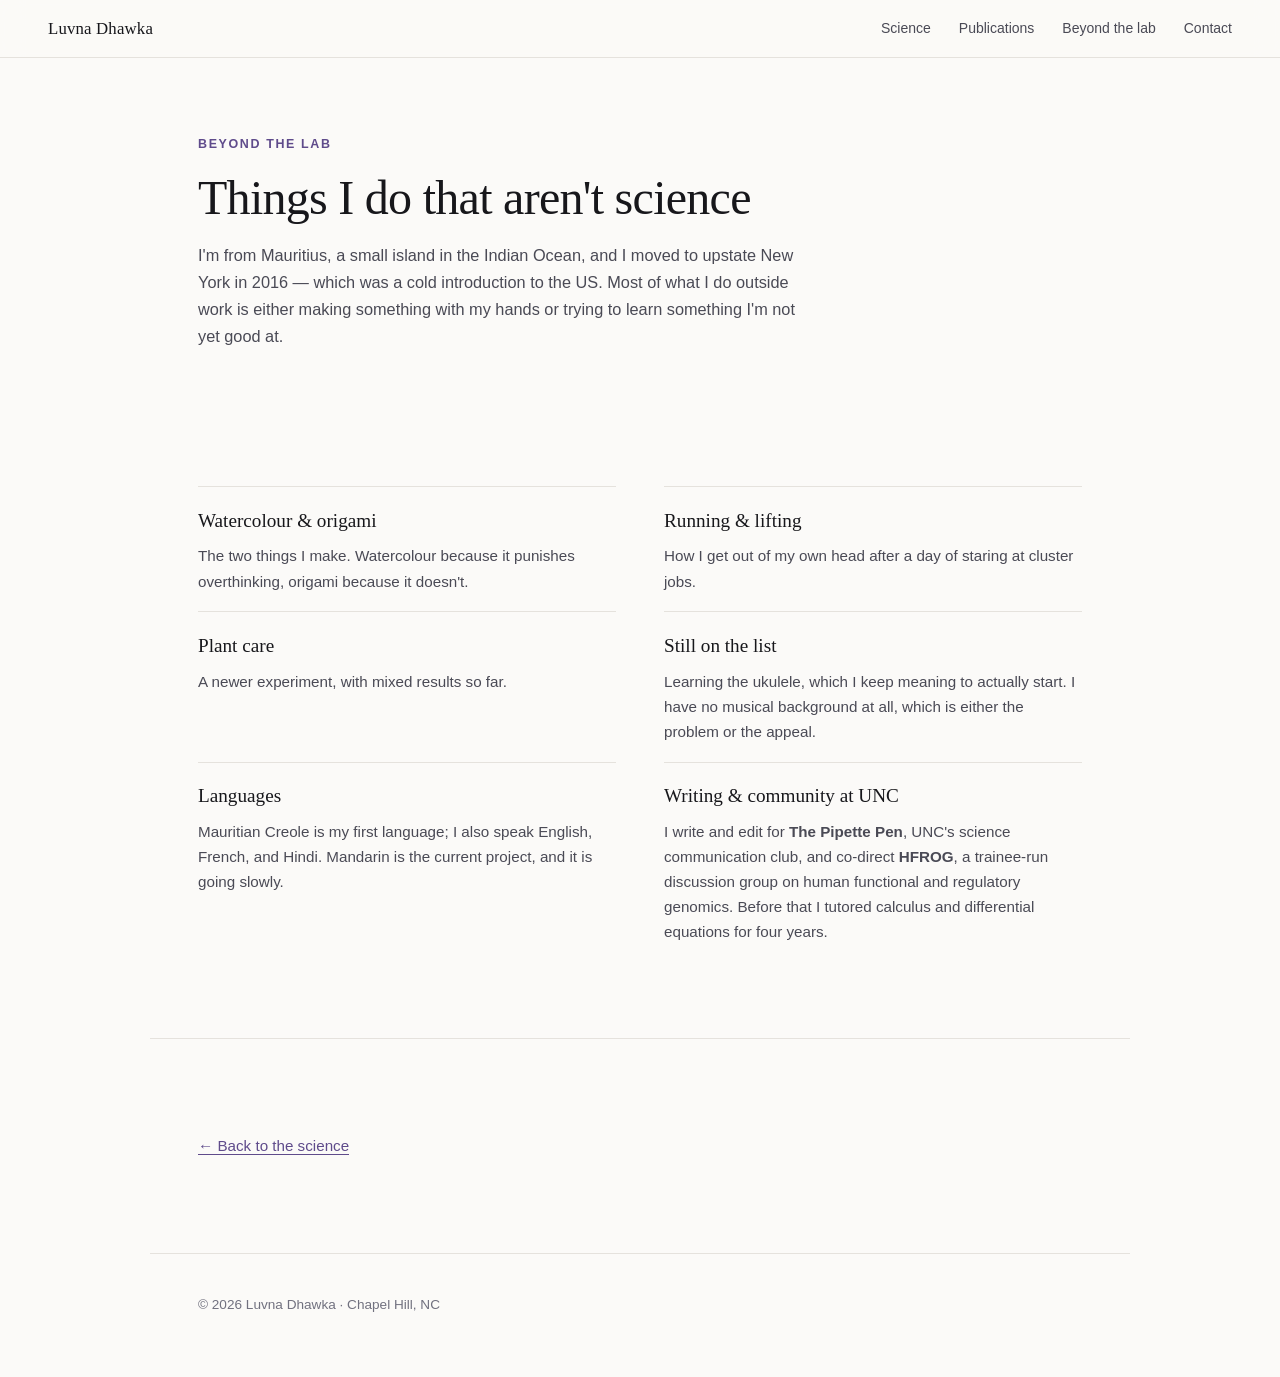
==== beyond.html @ a24f24c3 "Personal website" ====
<!DOCTYPE html>
<html lang="en">
<head>
<meta charset="utf-8">
<meta name="viewport" content="width=device-width, initial-scale=1">
<title>Beyond the lab — Luvna Dhawka</title>
<meta name="description" content="Watercolour, origami, running, languages, and science writing — Luvna Dhawka outside the lab.">
<link rel="stylesheet" href="style.css">
<link rel="icon" href="data:image/svg+xml,<svg xmlns='http://www.w3.org/2000/svg' viewBox='0 0 100 100'><text y='.9em' font-size='90'>🧠</text></svg>">
</head>
<body>

<a class="skip-link" href="#main">Skip to content</a>

<header class="site-header">
  <a class="wordmark" href="index.html">Luvna&nbsp;Dhawka</a>
  <nav aria-label="Primary">
    <ul>
      <li><a href="index.html#research">Science</a></li>
      <li><a href="index.html#publications">Publications</a></li>
      <li><a href="beyond.html" aria-current="page">Beyond the lab</a></li>
      <li><a href="index.html#contact">Contact</a></li>
    </ul>
  </nav>
</header>

<main id="main">

  <section class="section page-head">
    <h2 class="section-title">Beyond the lab</h2>
    <h1 class="page-title">Things I do that aren't science</h1>
    <p class="section-intro">
      I'm from Mauritius, a small island in the Indian Ocean, and I moved to upstate
      New York in 2016 — which was a cold introduction to the US. Most of what I do
      outside work is either making something with my hands or trying to learn
      something I'm not yet good at.
    </p>
  </section>

  <section class="section">
    <div class="pursuits">

      <article class="pursuit">
        <h3>Watercolour &amp; origami</h3>
        <p>
          The two things I make. Watercolour because it punishes overthinking, origami
          because it doesn't.
        </p>
      </article>

      <article class="pursuit">
        <h3>Running &amp; lifting</h3>
        <p>
          How I get out of my own head after a day of staring at cluster jobs.
        </p>
      </article>

      <article class="pursuit">
        <h3>Plant care</h3>
        <p>
          A newer experiment, with mixed results so far.
        </p>
      </article>

      <article class="pursuit">
        <h3>Still on the list</h3>
        <p>
          Learning the ukulele, which I keep meaning to actually start. I have no musical
          background at all, which is either the problem or the appeal.
        </p>
      </article>

      <article class="pursuit">
        <h3>Languages</h3>
        <p>
          Mauritian Creole is my first language; I also speak English, French, and Hindi.
          Mandarin is the current project, and it is going slowly.
        </p>
      </article>

      <article class="pursuit">
        <h3>Writing &amp; community at UNC</h3>
        <p>
          I write and edit for <strong>The Pipette Pen</strong>, UNC's science communication
          club, and co-direct <strong>HFROG</strong>, a trainee-run discussion group on
          human functional and regulatory genomics. Before that I tutored calculus and
          differential equations for four years.
        </p>
      </article>

    </div>
  </section>


  <section class="section">
    <p><a class="more-link" href="index.html"><span aria-hidden="true">← </span>Back to the science</a></p>
  </section>

</main>

<footer class="site-footer">
  <p>© <span id="year">2026</span> Luvna Dhawka · Chapel Hill, NC</p>
</footer>

<script>document.getElementById('year').textContent = new Date().getFullYear();</script>
</body>
</html>
---- style.css ----
/* ============================================================
   Luvna Dhawka — personal site
   Palette nods to the violet/blue of the original 2024 site,
   but light, quiet, and print-adjacent.
   ============================================================ */

:root {
  --bg:        #fbfaf8;
  --surface:   #ffffff;
  --ink:       #17171b;
  --ink-soft:  #4a4a55;
  --muted:     #71717f;
  --rule:      #e5e2dd;
  --accent:    #5f4b8b;
  --accent-2:  #8a76c0;
  --accent-bg: #f2eefa;

  --serif: "Iowan Old Style", "Palatino Linotype", Palatino, Georgia, "Times New Roman", serif;
  --sans:  -apple-system, BlinkMacSystemFont, "Segoe UI", Inter, Helvetica, Arial, sans-serif;

  --measure: 68ch;
  --page: 980px;
}

@media (prefers-color-scheme: dark) {
  :root {
    --bg:        #131317;
    --surface:   #1a1a20;
    --ink:       #ecebef;
    --ink-soft:  #c2c1cb;
    --muted:     #8d8d9c;
    --rule:      #2c2c36;
    --accent:    #b3a1e6;
    --accent-2:  #cabdf2;
    --accent-bg: #221f2e;
  }
}

* { box-sizing: border-box; }

html { scroll-behavior: smooth; scroll-padding-top: 5rem; }

body {
  margin: 0;
  background: var(--bg);
  color: var(--ink);
  font-family: var(--sans);
  font-size: 17px;
  line-height: 1.65;
  -webkit-font-smoothing: antialiased;
}

a { color: var(--accent); text-decoration-thickness: 1px; text-underline-offset: 2px; }
a:hover { color: var(--ink); }

strong { font-weight: 650; }
.muted { color: var(--muted); }

.skip-link {
  position: absolute; left: -9999px;
  background: var(--accent); color: #fff; padding: .6rem 1rem; z-index: 100;
}
.skip-link:focus { left: 1rem; top: 1rem; }

/* ── header ───────────────────────────────────────────────── */

.site-header {
  position: sticky; top: 0; z-index: 20;
  display: flex; align-items: center; justify-content: space-between;
  gap: 1.5rem;
  padding: .9rem clamp(1.25rem, 5vw, 3rem);
  background: color-mix(in srgb, var(--bg) 88%, transparent);
  backdrop-filter: saturate(180%) blur(12px);
  border-bottom: 1px solid var(--rule);
}

.wordmark {
  font-family: var(--serif);
  font-size: 1.05rem;
  letter-spacing: .01em;
  color: var(--ink);
  text-decoration: none;
}

.site-header nav ul {
  display: flex; gap: clamp(.9rem, 2.5vw, 1.75rem);
  list-style: none; margin: 0; padding: 0;
}
.site-header nav a {
  font-size: .875rem;
  color: var(--ink-soft);
  text-decoration: none;
  padding-bottom: 2px;
  border-bottom: 1.5px solid transparent;
}
.site-header nav a:hover { color: var(--accent); border-bottom-color: var(--accent); }

/* ── hero ─────────────────────────────────────────────────── */

.hero { position: relative; overflow: hidden; border-bottom: 1px solid var(--rule); }

#cell-net {
  position: absolute; inset: 0;
  width: 100%; height: 100%;
  pointer-events: none;
  /* Gentle fade over the text column only — cells stay full strength around
     the edges, so density can stay high without fighting the copy. */
  -webkit-mask-image: radial-gradient(ellipse 52% 58% at 46% 50%,
                        rgba(0,0,0,.18) 0%, rgba(0,0,0,.55) 55%, #000 100%);
          mask-image: radial-gradient(ellipse 52% 58% at 46% 50%,
                        rgba(0,0,0,.18) 0%, rgba(0,0,0,.55) 55%, #000 100%);
  /* Opacity is controlled inside cells.js via `presence`, not here — setting it
     twice just double-dims the layer. */
}

.hero-inner {
  position: relative;
  max-width: var(--page);
  margin: 0 auto;
  padding: clamp(3rem, 9vw, 6rem) clamp(1.25rem, 5vw, 3rem);
  display: grid;
  grid-template-columns: 168px 1fr;
  gap: clamp(1.75rem, 5vw, 3.25rem);
  align-items: start;
}

.portrait img,
.portrait-placeholder {
  width: 168px; height: 168px;
  border-radius: 50%;
  object-fit: cover;
  display: grid; place-items: center;
}
.portrait-placeholder {
  background: var(--accent-bg);
  color: var(--accent);
  font-family: var(--serif);
  font-size: 3rem;
  letter-spacing: .04em;
  border: 1px solid var(--rule);
}

.eyebrow {
  margin: 0 0 .5rem;
  font-size: .95rem;
  color: var(--accent);
  letter-spacing: .02em;
}

.hero h1 {
  font-family: var(--serif);
  font-weight: 400;
  font-size: clamp(1.85rem, 4.4vw, 2.9rem);
  line-height: 1.15;
  letter-spacing: -0.015em;
  margin: 0 0 1.1rem;
  max-width: 20ch;
}

.lede {
  margin: 0 0 1.6rem;
  max-width: var(--measure);
  font-size: 1.05rem;
  color: var(--ink-soft);
}

.hero-links { display: flex; flex-wrap: wrap; gap: .6rem; list-style: none; margin: 0; padding: 0; }

.btn {
  display: inline-block;
  padding: .5rem 1rem;
  border: 1px solid var(--rule);
  border-radius: 999px;
  background: var(--surface);
  color: var(--ink-soft);
  font-size: .875rem;
  text-decoration: none;
  transition: border-color .15s, color .15s;
}
.btn:hover { border-color: var(--accent); color: var(--accent); }
.btn-primary { background: var(--accent); border-color: var(--accent); color: #fff; }
.btn-primary:hover { background: var(--ink); border-color: var(--ink); color: var(--bg); }

/* In dark mode the accent is a pale lavender, so white-on-accent would drop to
   roughly 1.9:1. Flip the label to the dark ink instead. */
@media (prefers-color-scheme: dark) {
  .btn-primary { color: #17171b; }
  .btn-primary:hover { background: var(--ink); border-color: var(--ink); color: #17171b; }
}

/* ── sections ─────────────────────────────────────────────── */

.section {
  max-width: var(--page);
  margin: 0 auto;
  padding: clamp(3rem, 7vw, 4.75rem) clamp(1.25rem, 5vw, 3rem);
  border-bottom: 1px solid var(--rule);
}
.section:last-of-type { border-bottom: 0; }

.section-title {
  font-family: var(--sans);
  font-size: .78rem;
  font-weight: 600;
  letter-spacing: .13em;
  text-transform: uppercase;
  color: var(--accent);
  margin: 0 0 1.1rem;
}

.section-intro {
  max-width: var(--measure);
  margin: 0 0 2.25rem;
  font-size: 1.02rem;
  color: var(--ink-soft);
}

/* ── publications ─────────────────────────────────────────── */

.pub-group {
  font-family: var(--sans);
  font-size: .75rem;
  font-weight: 600;
  letter-spacing: .1em;
  text-transform: uppercase;
  color: var(--muted);
  margin: 2rem 0 .85rem;
  padding-bottom: .4rem;
  border-bottom: 1px solid var(--rule);
}
.pub-group:first-of-type { margin-top: 0; }

.pubs { margin: 0; padding-left: 1.4rem; }
.pubs li {
  margin-bottom: 1.05rem;
  padding-left: .35rem;
  font-size: .95rem;
  color: var(--ink-soft);
  max-width: 78ch;
}
.pubs li::marker { color: var(--muted); font-size: .85em; }
.pubs em { color: var(--ink); }
.me { color: var(--ink); font-weight: 650; }

/* ── beyond / contact ─────────────────────────────────────── */

.two-col {
  display: grid;
  grid-template-columns: repeat(auto-fit, minmax(280px, 1fr));
  gap: clamp(1.5rem, 4vw, 3rem);
}
.two-col h3 {
  font-family: var(--serif);
  font-weight: 400;
  font-size: 1.2rem;
  margin: 0 0 .6rem;
}
.two-col p { margin: 0 0 .9rem; color: var(--ink-soft); max-width: 54ch; }

.contact-list {
  display: flex; flex-wrap: wrap; gap: .5rem 1.75rem;
  list-style: none; margin: 0; padding: 0;
  font-size: 1rem;
}

/* ── availability note (hero, optional) ───────────────────── */

.availability {
  margin: 0 0 1.5rem;
  padding: .7rem 1rem;
  border-left: 2px solid var(--accent);
  background: var(--accent-bg);
  border-radius: 0 6px 6px 0;
  font-size: .95rem;
  color: var(--ink-soft);
  max-width: 56ch;
}

/* ── prose (science section) ───────────────────────────────── */

.prose { max-width: 68ch; }

.prose p {
  margin: 0 0 1.15rem;
  font-size: 1.05rem;
  line-height: 1.72;
  color: var(--ink-soft);
}
.prose p:last-child { margin-bottom: 0; }
.prose a { color: var(--accent); }
.prose a:hover { color: var(--ink); }

/* ── beyond-the-lab page ──────────────────────────────────── */

.pursuits {
  display: grid;
  grid-template-columns: repeat(auto-fit, minmax(280px, 1fr));
  gap: 0 clamp(1.5rem, 4vw, 3rem);
}

.pursuit {
  padding: 1.1rem 0;
  border-top: 1px solid var(--rule);
}

.pursuit h3 {
  font-family: var(--serif);
  font-weight: 400;
  font-size: 1.2rem;
  margin: 0 0 .45rem;
}

.pursuit p {
  margin: 0;
  font-size: .95rem;
  color: var(--ink-soft);
  max-width: 52ch;
}

/* ── hobby page ───────────────────────────────────────────── */

.more-link { font-size: .95rem; text-decoration: none; border-bottom: 1px solid currentColor; }
.more-link:hover { border-bottom-color: transparent; }

.page-head { padding-bottom: 1.5rem; border-bottom: 0; }

.page-title {
  font-family: var(--serif);
  font-weight: 400;
  font-size: clamp(2rem, 5vw, 3rem);
  line-height: 1.1;
  letter-spacing: -0.015em;
  margin: 0 0 1.1rem;
}

.gallery {
  display: grid;
  grid-template-columns: repeat(auto-fill, minmax(240px, 1fr));
  gap: 1.25rem;
}

.shot { margin: 0; }

.shot img {
  width: 100%;
  aspect-ratio: 1 / 1;
  object-fit: cover;
  border-radius: 8px;
  background: var(--accent-bg);
  border: 1px solid var(--rule);
  display: block;
  transition: transform .2s;
}
.shot img:hover { transform: scale(1.015); }

.shot figcaption {
  margin-top: .55rem;
  font-size: .85rem;
  line-height: 1.5;
  color: var(--muted);
}

/* ── footer ───────────────────────────────────────────────── */

.site-footer {
  max-width: var(--page);
  margin: 0 auto;
  padding: 2.5rem clamp(1.25rem, 5vw, 3rem) 3.5rem;
  border-top: 1px solid var(--rule);
  color: var(--muted);
  font-size: .85rem;
}
.site-footer p { margin: 0 0 .3rem; }
.colophon { font-style: italic; }

/* ── responsive ───────────────────────────────────────────── */

@media (max-width: 640px) {
  .hero-inner { grid-template-columns: 1fr; }
  .portrait img, .portrait-placeholder { width: 120px; height: 120px; font-size: 2.2rem; }
  .site-header { flex-direction: column; align-items: flex-start; gap: .6rem; }
  html { scroll-padding-top: 7.5rem; }
}

@media (prefers-reduced-motion: reduce) {
  html { scroll-behavior: auto; }
  /* The canvas stays visible: cells.js detects reduced-motion itself and paints
     a single static frame rather than animating. Hiding it here would throw
     away the artwork instead of just the movement. */
  .shot img:hover { transform: none; }
}
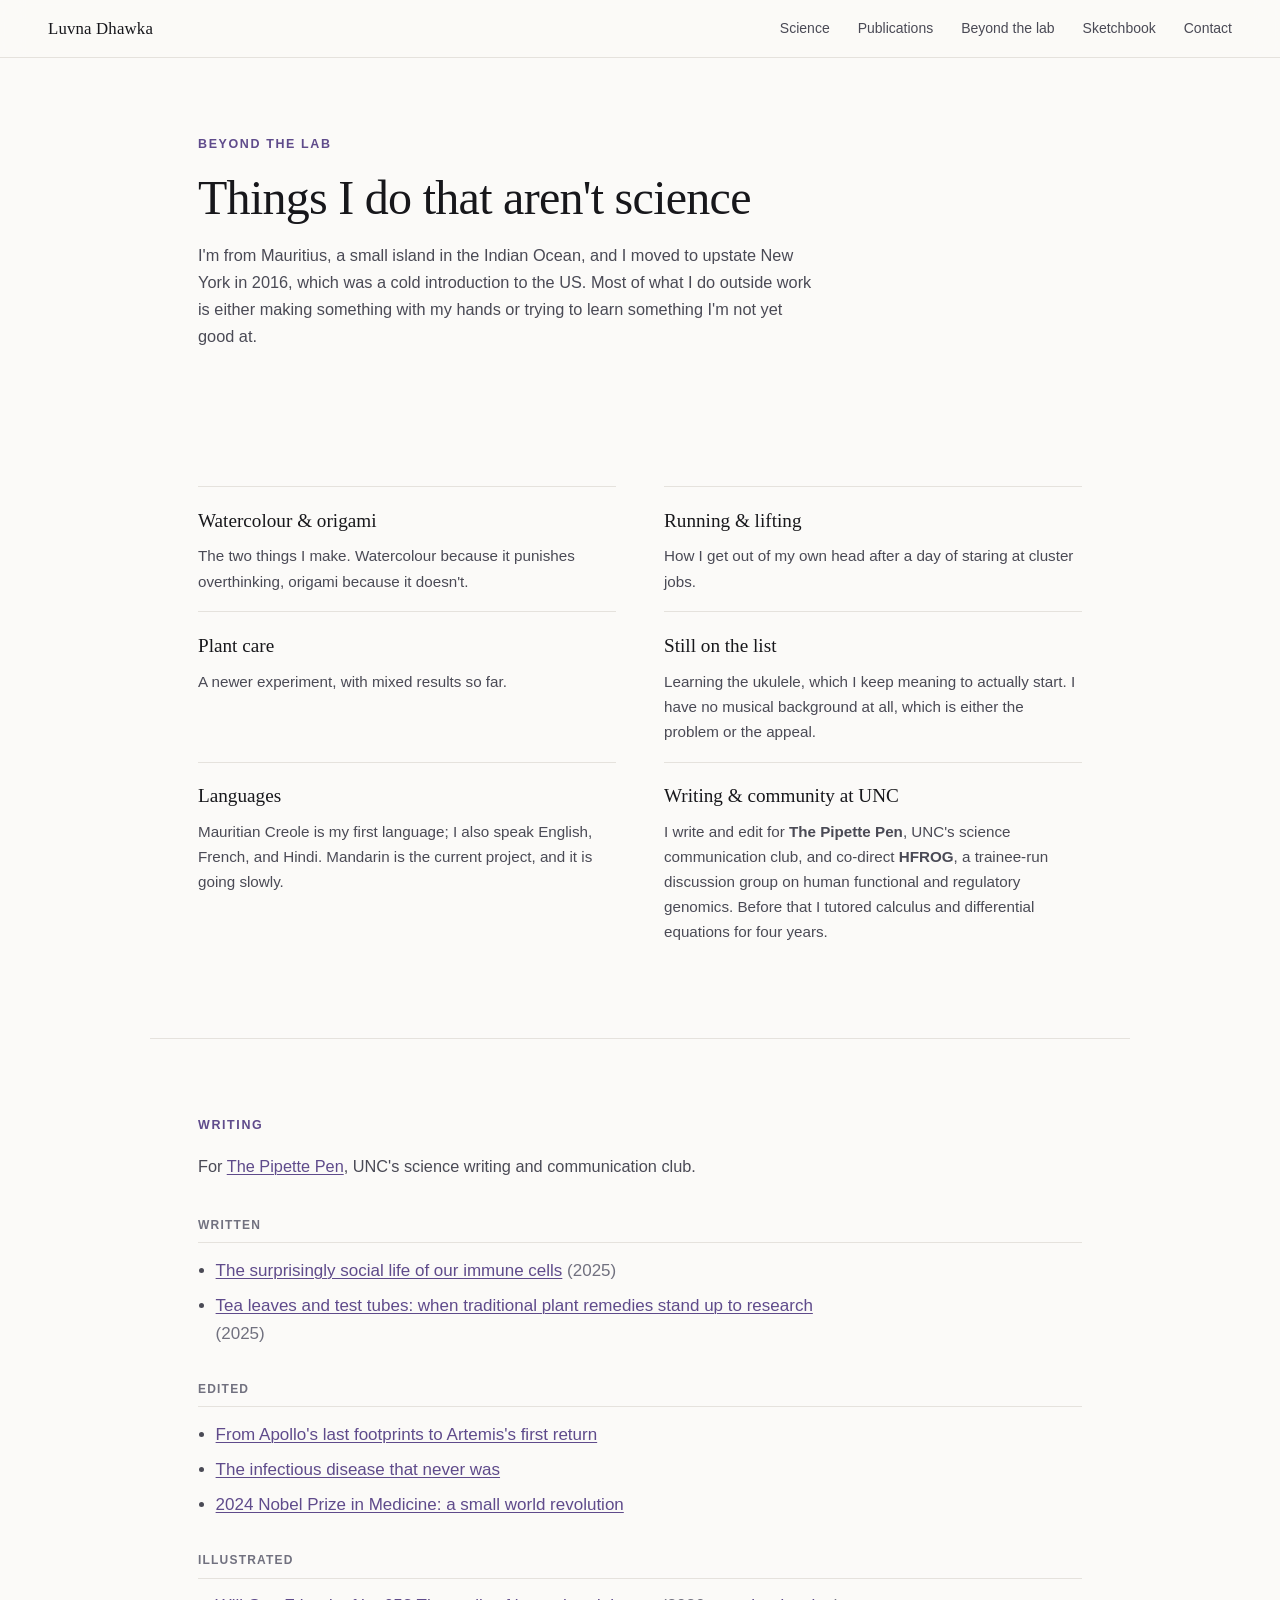
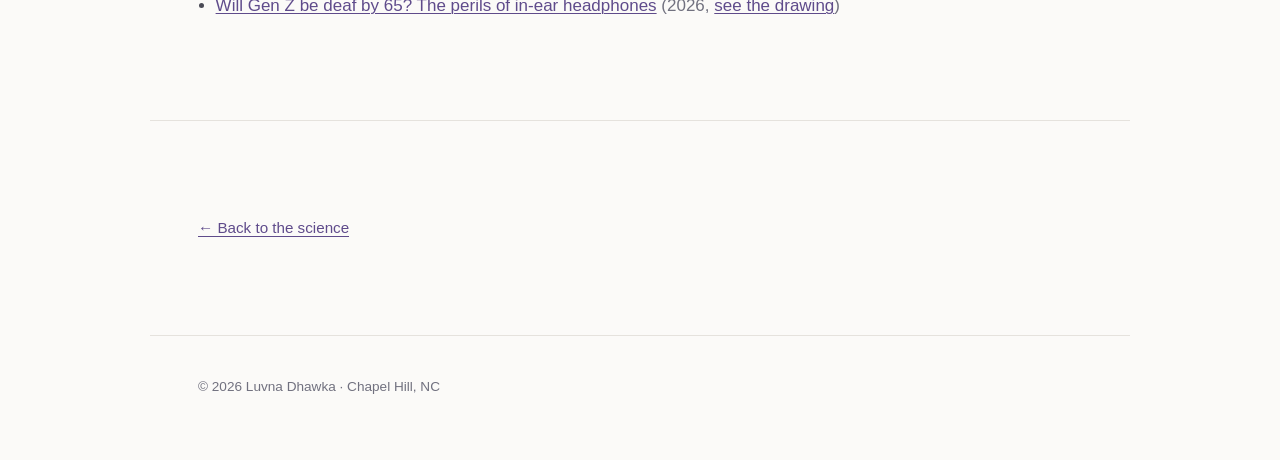
==== commit 947d5510: "Add sketchbook, writing list, highlights and paper figures New header photo with icon links; researc" ====
--- a/beyond.html
+++ b/beyond.html
@@ -3,8 +3,8 @@
 <head>
 <meta charset="utf-8">
 <meta name="viewport" content="width=device-width, initial-scale=1">
-<title>Beyond the lab — Luvna Dhawka</title>
-<meta name="description" content="Watercolour, origami, running, languages, and science writing — Luvna Dhawka outside the lab.">
+<title>Beyond the lab | Luvna Dhawka</title>
+<meta name="description" content="Watercolour, origami, running, languages, and science writing: Luvna Dhawka outside the lab.">
 <link rel="stylesheet" href="style.css">
 <link rel="icon" href="data:image/svg+xml,<svg xmlns='http://www.w3.org/2000/svg' viewBox='0 0 100 100'><text y='.9em' font-size='90'>🧠</text></svg>">
 </head>
@@ -19,6 +19,7 @@
       <li><a href="index.html#research">Science</a></li>
       <li><a href="index.html#publications">Publications</a></li>
       <li><a href="beyond.html" aria-current="page">Beyond the lab</a></li>
+      <li><a href="sketchbook.html">Sketchbook</a></li>
       <li><a href="index.html#contact">Contact</a></li>
     </ul>
   </nav>
@@ -31,7 +32,7 @@
     <h1 class="page-title">Things I do that aren't science</h1>
     <p class="section-intro">
       I'm from Mauritius, a small island in the Indian Ocean, and I moved to upstate
-      New York in 2016 — which was a cold introduction to the US. Most of what I do
+      New York in 2016, which was a cold introduction to the US. Most of what I do
       outside work is either making something with my hands or trying to learn
       something I'm not yet good at.
     </p>
@@ -92,6 +93,30 @@
   </section>
 
 
+
+  <section class="section" id="writing">
+    <h2 class="section-title">Writing</h2>
+    <p class="section-intro">For <a href="https://www.thepipettepen.com/" target="_blank" rel="noopener">The Pipette Pen</a>, UNC's science writing and communication club.</p>
+
+    <h3 class="pub-group">Written</h3>
+    <ul class="writing-list">
+      <li><a href="https://www.thepipettepen.com/the-surprisingly-social-life-of-our-immune-cells/" target="_blank" rel="noopener">The surprisingly social life of our immune cells</a> <span class="muted">(2025)</span></li>
+      <li><a href="https://www.thepipettepen.com/tea-leaves-and-test-tubes-when-traditional-plant-remedies-stand-up-to-research/" target="_blank" rel="noopener">Tea leaves and test tubes: when traditional plant remedies stand up to research</a> <span class="muted">(2025)</span></li>
+    </ul>
+
+    <h3 class="pub-group">Edited</h3>
+    <ul class="writing-list">
+      <li><a href="https://www.thepipettepen.com/from-apollos-last-footprints-to-artemiss-first-return/" target="_blank" rel="noopener">From Apollo's last footprints to Artemis's first return</a></li>
+      <li><a href="https://www.thepipettepen.com/the-infectious-disease-that-never-was/" target="_blank" rel="noopener">The infectious disease that never was</a></li>
+      <li><a href="https://www.thepipettepen.com/2024-nobel-prize-in-medicine-a-small-world-revolution/" target="_blank" rel="noopener">2024 Nobel Prize in Medicine: a small world revolution</a></li>
+    </ul>
+
+    <h3 class="pub-group">Illustrated</h3>
+    <ul class="writing-list">
+      <li><a href="https://www.thepipettepen.com/will-gen-z-be-deaf-by-65-the-perils-of-in-ear-headphones/" target="_blank" rel="noopener">Will Gen Z be deaf by 65? The perils of in-ear headphones</a> <span class="muted">(2026, <a href="sketchbook.html">see the drawing</a>)</span></li>
+    </ul>
+  </section>
+
   <section class="section">
     <p><a class="more-link" href="index.html"><span aria-hidden="true">← </span>Back to the science</a></p>
   </section>
--- a/style.css
+++ b/style.css
@@ -119,15 +119,15 @@
   margin: 0 auto;
   padding: clamp(3rem, 9vw, 6rem) clamp(1.25rem, 5vw, 3rem);
   display: grid;
-  grid-template-columns: 168px 1fr;
+  grid-template-columns: 190px 1fr;
   gap: clamp(1.75rem, 5vw, 3.25rem);
   align-items: start;
 }
 
 .portrait img,
 .portrait-placeholder {
-  width: 168px; height: 168px;
-  border-radius: 50%;
+  width: 190px; height: auto; aspect-ratio: 4 / 5;
+  border-radius: 10px;
   object-fit: cover;
   display: grid; place-items: center;
 }
@@ -377,7 +377,7 @@
 
 @media (max-width: 640px) {
   .hero-inner { grid-template-columns: 1fr; }
-  .portrait img, .portrait-placeholder { width: 120px; height: 120px; font-size: 2.2rem; }
+  .portrait img, .portrait-placeholder { width: 150px; font-size: 2.2rem; }
   .site-header { flex-direction: column; align-items: flex-start; gap: .6rem; }
   html { scroll-padding-top: 7.5rem; }
 }
@@ -389,3 +389,86 @@
      away the artwork instead of just the movement. */
   .shot img:hover { transform: none; }
 }
+
+/* ── publications, one card per paper (2026-11-05) ─────── */
+
+.pubs { list-style: none; margin: 0; padding: 0; }
+.pubs li.pub {
+  display: grid;
+  grid-template-columns: 210px 1fr;
+  gap: 1.25rem;
+  align-items: start;
+  margin: 0;
+  padding: 1.1rem 0;
+  max-width: none;
+  border-top: 1px solid var(--rule);
+}
+.pubs li.pub:first-child { border-top: 0; padding-top: 0; }
+.pubs li.pub > * { min-width: 0; }
+.pub-thumb {
+  width: 210px;
+  aspect-ratio: 3 / 2;
+  display: flex; align-items: center; justify-content: center;
+  background: #fff;
+  border: 1px solid var(--rule);
+  border-radius: 4px;
+  overflow: hidden;
+}
+.pub-thumb img { width: 100%; height: 100%; object-fit: contain; }
+.pub-body p { margin: 0; }
+.pub-title { font-weight: 650; color: var(--ink); line-height: 1.4; }
+.pub-authors { margin-top: .3rem !important; font-size: .9rem; color: var(--ink-soft); }
+.pub-venue { margin-top: .15rem !important; font-size: .9rem; color: var(--muted); }
+.pub-links { margin-top: .35rem !important; display: flex; flex-wrap: wrap; gap: .2rem .9rem; font-size: .85rem; }
+
+/* ── highlights ───────────────────────────────────────────── */
+
+.highlights { list-style: none; margin: 0; padding: 0; max-width: var(--measure); }
+.highlights li {
+  display: grid;
+  grid-template-columns: 3.5rem 1fr;
+  gap: .75rem;
+  padding: .45rem 0;
+  border-bottom: 1px solid var(--rule);
+  color: var(--ink-soft);
+  font-size: .98rem;
+}
+.highlights li:last-child { border-bottom: 0; }
+.hl-year { color: var(--muted); font-variant-numeric: tabular-nums; }
+
+/* ── writing list ─────────────────────────────────────────── */
+
+.writing-list { margin: 0 0 1.5rem; padding-left: 1.1rem; max-width: var(--measure); }
+.writing-list li { margin-bottom: .45rem; color: var(--ink-soft); }
+
+/* ── sketchbook: masonry columns, after janiyer.com/pastryportfolio.html ── */
+
+.sketch { column-count: 2; column-gap: 6px; }
+.sketch-group { margin-top: 3rem; }
+.art { margin: 0 0 6px; position: relative; break-inside: avoid; }
+.art img { display: block; width: 100%; height: auto; background: var(--surface); }
+.art figcaption {
+  position: absolute; left: 8px; bottom: 8px;
+  font-size: .8rem; line-height: 1.35;
+  color: #17171b;
+  background: rgba(255,255,255,.88);
+  padding: .25rem .5rem; border-radius: 3px;
+  max-width: calc(100% - 16px);
+}
+.art figcaption a { color: #5f4b8b; }
+
+@media (max-width: 640px) {
+  .pubs li.pub { grid-template-columns: 1fr; gap: .75rem; }
+  .pub-thumb { width: 100%; max-width: 360px; }
+  .pubs li { overflow-wrap: anywhere; }
+  .sketch { column-count: 1; }
+}
+
+/* ── hero role, email + icon links, after chencookie.github.io ── */
+
+.role { margin: 0 0 .35rem; font-size: 1.05rem; color: var(--ink-soft); }
+.hero-email { margin: 0 0 1rem; font-size: .98rem; }
+.icon-links { display: flex; flex-wrap: wrap; align-items: center; gap: 1.1rem; list-style: none; margin: 0; padding: 0; }
+.icon-links a { display: inline-flex; align-items: center; gap: .4rem; color: var(--ink-soft); text-decoration: none; font-size: 1.45rem; line-height: 1; }
+.icon-links a span { font-size: .9rem; font-weight: 600; letter-spacing: .02em; }
+.icon-links a:hover { color: var(--accent); }
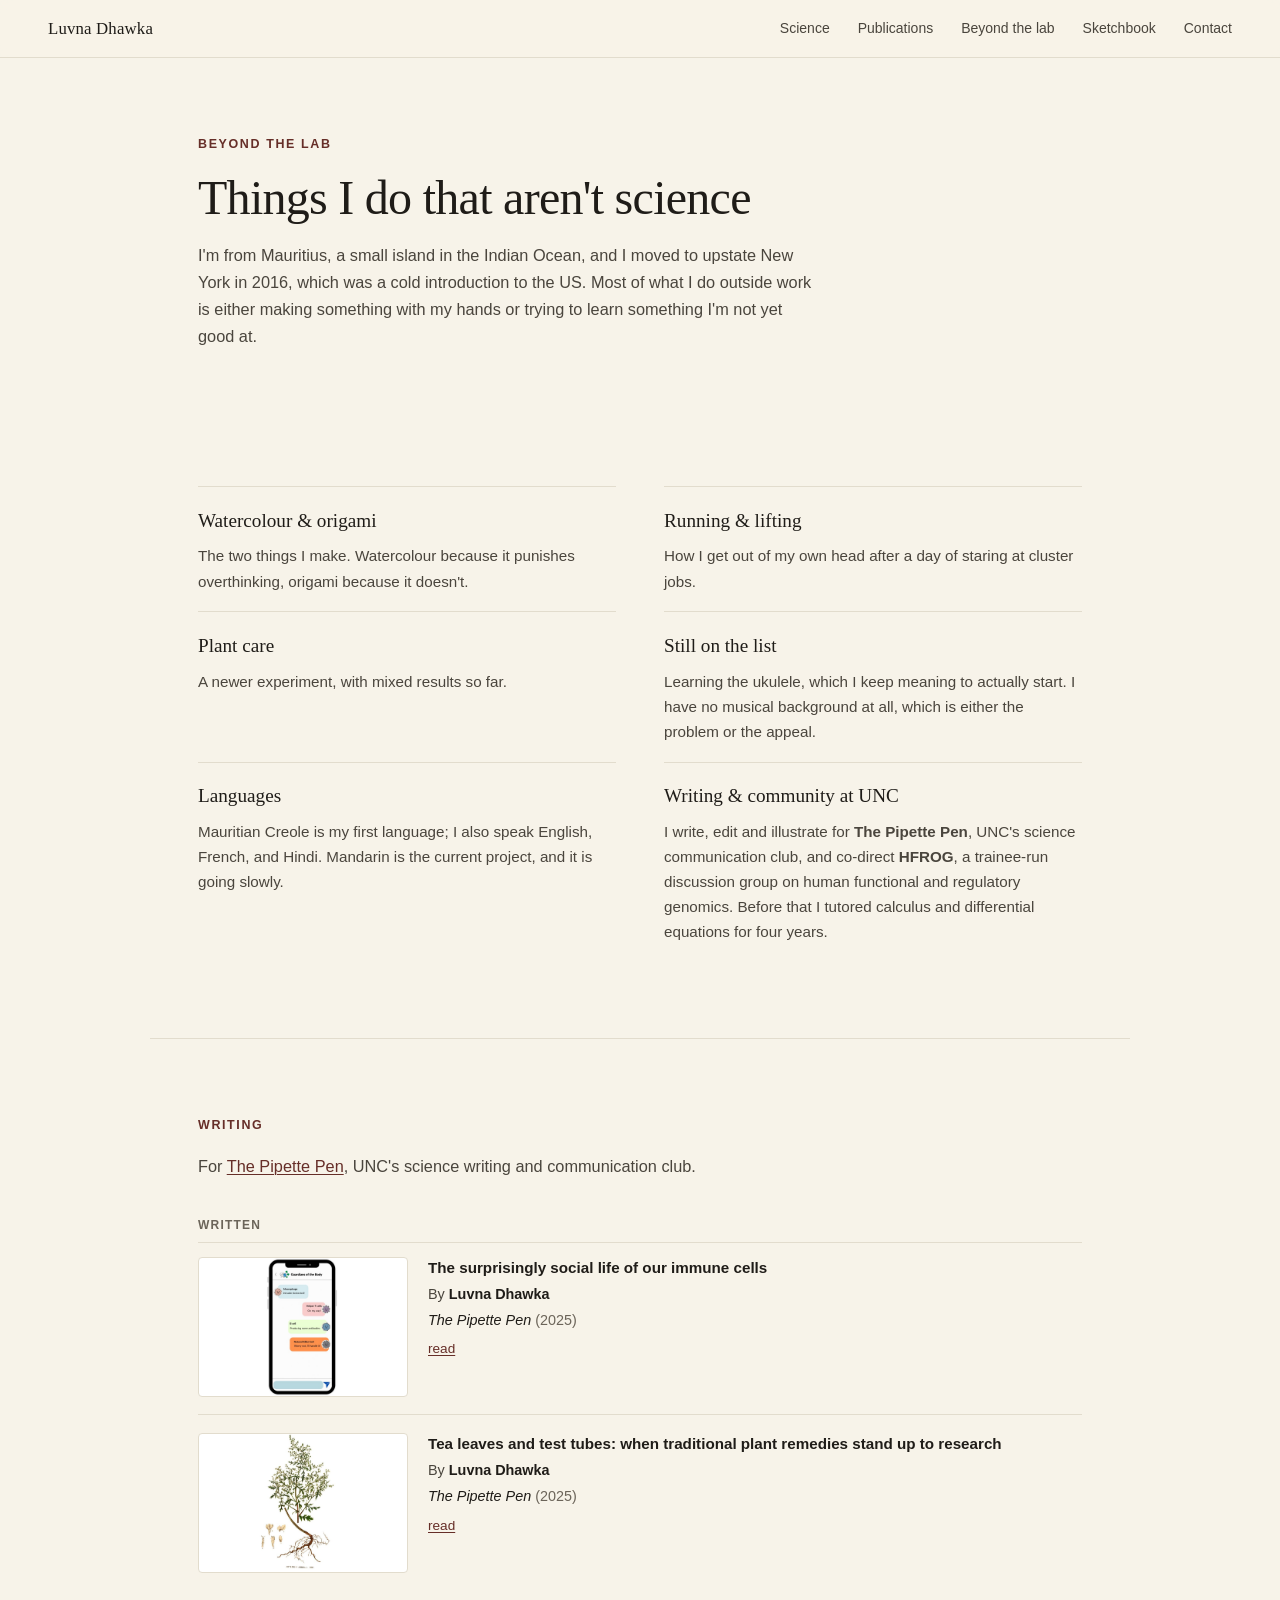
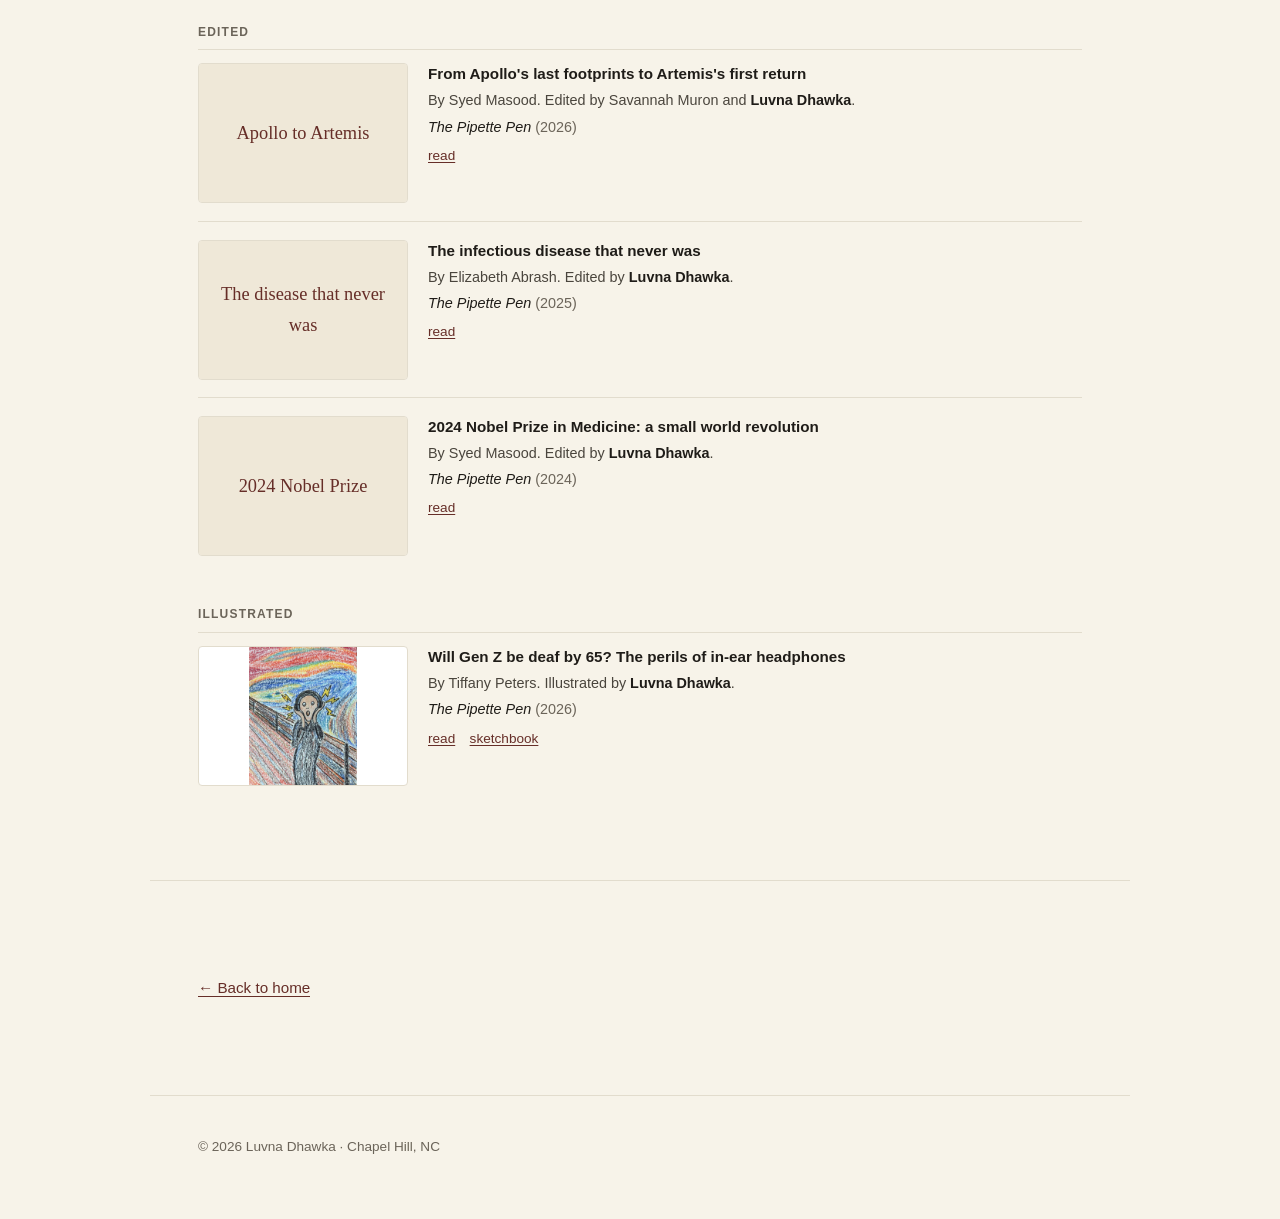
==== commit b3f799d4: "Simplify landing page and move papers to their own page Landing page is now three image-and-blurb bl" ====
--- a/beyond.html
+++ b/beyond.html
@@ -5,7 +5,7 @@
 <meta name="viewport" content="width=device-width, initial-scale=1">
 <title>Beyond the lab | Luvna Dhawka</title>
 <meta name="description" content="Watercolour, origami, running, languages, and science writing: Luvna Dhawka outside the lab.">
-<link rel="stylesheet" href="style.css">
+<link rel="stylesheet" href="style.css?v=2026-11-06c">
 <link rel="icon" href="data:image/svg+xml,<svg xmlns='http://www.w3.org/2000/svg' viewBox='0 0 100 100'><text y='.9em' font-size='90'>🧠</text></svg>">
 </head>
 <body>
@@ -17,7 +17,7 @@
   <nav aria-label="Primary">
     <ul>
       <li><a href="index.html#research">Science</a></li>
-      <li><a href="index.html#publications">Publications</a></li>
+      <li><a href="publications.html">Publications</a></li>
       <li><a href="beyond.html" aria-current="page">Beyond the lab</a></li>
       <li><a href="sketchbook.html">Sketchbook</a></li>
       <li><a href="index.html#contact">Contact</a></li>
@@ -82,7 +82,7 @@
       <article class="pursuit">
         <h3>Writing &amp; community at UNC</h3>
         <p>
-          I write and edit for <strong>The Pipette Pen</strong>, UNC's science communication
+          I write, edit and illustrate for <strong>The Pipette Pen</strong>, UNC's science communication
           club, and co-direct <strong>HFROG</strong>, a trainee-run discussion group on
           human functional and regulatory genomics. Before that I tutored calculus and
           differential equations for four years.
@@ -99,26 +99,74 @@
     <p class="section-intro">For <a href="https://www.thepipettepen.com/" target="_blank" rel="noopener">The Pipette Pen</a>, UNC's science writing and communication club.</p>
 
     <h3 class="pub-group">Written</h3>
-    <ul class="writing-list">
-      <li><a href="https://www.thepipettepen.com/the-surprisingly-social-life-of-our-immune-cells/" target="_blank" rel="noopener">The surprisingly social life of our immune cells</a> <span class="muted">(2025)</span></li>
-      <li><a href="https://www.thepipettepen.com/tea-leaves-and-test-tubes-when-traditional-plant-remedies-stand-up-to-research/" target="_blank" rel="noopener">Tea leaves and test tubes: when traditional plant remedies stand up to research</a> <span class="muted">(2025)</span></li>
+    <ul class="pubs">
+      <li class="pub">
+        <div class="pub-thumb"><img src="images/writing/immune-cells-chat.jpg" width="540" height="720" loading="lazy" alt="Illustrated phone chat in which immune cells message each other."></div>
+        <div class="pub-body">
+          <p class="pub-title">The surprisingly social life of our immune cells</p>
+          <p class="pub-authors">By <span class="me">Luvna Dhawka</span></p>
+          <p class="pub-venue"><em>The Pipette Pen</em> (2025)</p>
+          <p class="pub-links"><a href="https://www.thepipettepen.com/the-surprisingly-social-life-of-our-immune-cells/" target="_blank" rel="noopener">read</a></p>
+        </div>
+      </li>
+      <li class="pub">
+        <div class="pub-thumb"><img src="images/writing/artemisia.jpg" width="498" height="720" loading="lazy" alt="Botanical illustration of Artemisia annua (Vuyck, 1906)."></div>
+        <div class="pub-body">
+          <p class="pub-title">Tea leaves and test tubes: when traditional plant remedies stand up to research</p>
+          <p class="pub-authors">By <span class="me">Luvna Dhawka</span></p>
+          <p class="pub-venue"><em>The Pipette Pen</em> (2025)</p>
+          <p class="pub-links"><a href="https://www.thepipettepen.com/tea-leaves-and-test-tubes-when-traditional-plant-remedies-stand-up-to-research/" target="_blank" rel="noopener">read</a></p>
+        </div>
+      </li>
     </ul>
 
     <h3 class="pub-group">Edited</h3>
-    <ul class="writing-list">
-      <li><a href="https://www.thepipettepen.com/from-apollos-last-footprints-to-artemiss-first-return/" target="_blank" rel="noopener">From Apollo's last footprints to Artemis's first return</a></li>
-      <li><a href="https://www.thepipettepen.com/the-infectious-disease-that-never-was/" target="_blank" rel="noopener">The infectious disease that never was</a></li>
-      <li><a href="https://www.thepipettepen.com/2024-nobel-prize-in-medicine-a-small-world-revolution/" target="_blank" rel="noopener">2024 Nobel Prize in Medicine: a small world revolution</a></li>
+    <ul class="pubs">
+      <li class="pub">
+        <div class="pub-thumb"><span class="thumb-text">Apollo to Artemis</span></div>
+        <div class="pub-body">
+          <p class="pub-title">From Apollo's last footprints to Artemis's first return</p>
+          <p class="pub-authors">By Syed Masood. Edited by Savannah Muron and <span class="me">Luvna Dhawka</span>.</p>
+          <p class="pub-venue"><em>The Pipette Pen</em> (2026)</p>
+          <p class="pub-links"><a href="https://www.thepipettepen.com/from-apollos-last-footprints-to-artemiss-first-return/" target="_blank" rel="noopener">read</a></p>
+        </div>
+      </li>
+      <li class="pub">
+        <div class="pub-thumb"><span class="thumb-text">The disease that never was</span></div>
+        <div class="pub-body">
+          <p class="pub-title">The infectious disease that never was</p>
+          <p class="pub-authors">By Elizabeth Abrash. Edited by <span class="me">Luvna Dhawka</span>.</p>
+          <p class="pub-venue"><em>The Pipette Pen</em> (2025)</p>
+          <p class="pub-links"><a href="https://www.thepipettepen.com/the-infectious-disease-that-never-was/" target="_blank" rel="noopener">read</a></p>
+        </div>
+      </li>
+      <li class="pub">
+        <div class="pub-thumb"><span class="thumb-text">2024 Nobel Prize</span></div>
+        <div class="pub-body">
+          <p class="pub-title">2024 Nobel Prize in Medicine: a small world revolution</p>
+          <p class="pub-authors">By Syed Masood. Edited by <span class="me">Luvna Dhawka</span>.</p>
+          <p class="pub-venue"><em>The Pipette Pen</em> (2024)</p>
+          <p class="pub-links"><a href="https://www.thepipettepen.com/2024-nobel-prize-in-medicine-a-small-world-revolution/" target="_blank" rel="noopener">read</a></p>
+        </div>
+      </li>
     </ul>
 
     <h3 class="pub-group">Illustrated</h3>
-    <ul class="writing-list">
-      <li><a href="https://www.thepipettepen.com/will-gen-z-be-deaf-by-65-the-perils-of-in-ear-headphones/" target="_blank" rel="noopener">Will Gen Z be deaf by 65? The perils of in-ear headphones</a> <span class="muted">(2026, <a href="sketchbook.html">see the drawing</a>)</span></li>
+    <ul class="pubs">
+      <li class="pub">
+        <div class="pub-thumb"><img src="images/writing/scream.jpg" width="560" height="720" loading="lazy" alt="A drawing in the style of Munch's The Scream: the screaming figure wears headphones, with yellow lightning bolts around its ears."></div>
+        <div class="pub-body">
+          <p class="pub-title">Will Gen Z be deaf by 65? The perils of in-ear headphones</p>
+          <p class="pub-authors">By Tiffany Peters. Illustrated by <span class="me">Luvna Dhawka</span>.</p>
+          <p class="pub-venue"><em>The Pipette Pen</em> (2026)</p>
+          <p class="pub-links"><a href="https://www.thepipettepen.com/will-gen-z-be-deaf-by-65-the-perils-of-in-ear-headphones/" target="_blank" rel="noopener">read</a> <a href="sketchbook.html">sketchbook</a></p>
+        </div>
+      </li>
     </ul>
   </section>
 
   <section class="section">
-    <p><a class="more-link" href="index.html"><span aria-hidden="true">← </span>Back to the science</a></p>
+    <p><a class="more-link" href="index.html"><span aria-hidden="true">← </span>Back to home</a></p>
   </section>
 
 </main>
--- a/style.css
+++ b/style.css
@@ -1,19 +1,18 @@
 /* ============================================================
    Luvna Dhawka — personal site
-   Palette nods to the violet/blue of the original 2024 site,
-   but light, quiet, and print-adjacent.
+   Cream paper, dark ink, one brick accent taken from her paintings.
    ============================================================ */
 
 :root {
-  --bg:        #fbfaf8;
-  --surface:   #ffffff;
-  --ink:       #17171b;
-  --ink-soft:  #4a4a55;
-  --muted:     #71717f;
-  --rule:      #e5e2dd;
-  --accent:    #5f4b8b;
-  --accent-2:  #8a76c0;
-  --accent-bg: #f2eefa;
+  --bg:        #f7f3e9;
+  --surface:   #fdfbf5;
+  --ink:       #1f1c18;
+  --ink-soft:  #4a453d;
+  --muted:     #6b6459;
+  --rule:      #e2dccd;
+  --accent:    #662e28;
+  --accent-2:  #8c4a40;
+  --accent-bg: #efe8d8;
 
   --serif: "Iowan Old Style", "Palatino Linotype", Palatino, Georgia, "Times New Roman", serif;
   --sans:  -apple-system, BlinkMacSystemFont, "Segoe UI", Inter, Helvetica, Arial, sans-serif;
@@ -24,15 +23,15 @@
 
 @media (prefers-color-scheme: dark) {
   :root {
-    --bg:        #131317;
-    --surface:   #1a1a20;
-    --ink:       #ecebef;
-    --ink-soft:  #c2c1cb;
-    --muted:     #8d8d9c;
-    --rule:      #2c2c36;
-    --accent:    #b3a1e6;
-    --accent-2:  #cabdf2;
-    --accent-bg: #221f2e;
+    --bg:        #191613;
+    --surface:   #221e1a;
+    --ink:       #efe9df;
+    --ink-soft:  #cfc7ba;
+    --muted:     #9b9285;
+    --rule:      #35302a;
+    --accent:    #dfa597;
+    --accent-2:  #eabfb3;
+    --accent-bg: #2c2420;
   }
 }
 
@@ -438,8 +437,6 @@
 
 /* ── writing list ─────────────────────────────────────────── */
 
-.writing-list { margin: 0 0 1.5rem; padding-left: 1.1rem; max-width: var(--measure); }
-.writing-list li { margin-bottom: .45rem; color: var(--ink-soft); }
 
 /* ── sketchbook: masonry columns, after janiyer.com/pastryportfolio.html ── */
 
@@ -455,7 +452,7 @@
   padding: .25rem .5rem; border-radius: 3px;
   max-width: calc(100% - 16px);
 }
-.art figcaption a { color: #5f4b8b; }
+.art figcaption a { color: #662e28; }
 
 @media (max-width: 640px) {
   .pubs li.pub { grid-template-columns: 1fr; gap: .75rem; }
@@ -472,3 +469,43 @@
 .icon-links a { display: inline-flex; align-items: center; gap: .4rem; color: var(--ink-soft); text-decoration: none; font-size: 1.45rem; line-height: 1; }
 .icon-links a span { font-size: .9rem; font-weight: 600; letter-spacing: .02em; }
 .icon-links a:hover { color: var(--accent); }
+
+/* ── landing page blocks, one image + short blurb each, after janiyer.com ── */
+
+.block {
+  max-width: var(--page);
+  margin: 0 auto;
+  padding: clamp(3rem, 7vw, 4.75rem) clamp(1.25rem, 5vw, 3rem);
+  display: grid;
+  grid-template-columns: 340px 1fr;
+  gap: 3rem;
+  align-items: center;
+}
+.block + .block { padding-top: 0; }
+.block-flip { grid-template-columns: 1fr 340px; }
+.block-flip .block-img { order: 2; }
+.block-img { display: block; }
+.block-img img {
+  display: block;
+  width: 100%;
+  height: 340px;
+  object-fit: cover;
+  border-radius: 6px;
+}
+.block p { margin: 0 0 .9rem; color: var(--ink-soft); }
+.block .section-title { margin-top: 0; }
+
+@media (max-width: 640px) {
+  .block, .block-flip { grid-template-columns: 1fr; gap: 1.25rem; }
+  .block-flip .block-img { order: 0; }
+  .block-img img { height: 240px; }
+  .site-header nav ul { flex-wrap: wrap; row-gap: .15rem; }
+  .site-header nav a { white-space: nowrap; }
+}
+
+/* text tile for a card with no usable image */
+.thumb-text {
+  display: grid; place-items: center; width: 100%; height: 100%; padding: 1rem;
+  background: var(--accent-bg); color: var(--accent);
+  font-family: var(--serif); font-size: 1.15rem; text-align: center;
+}
